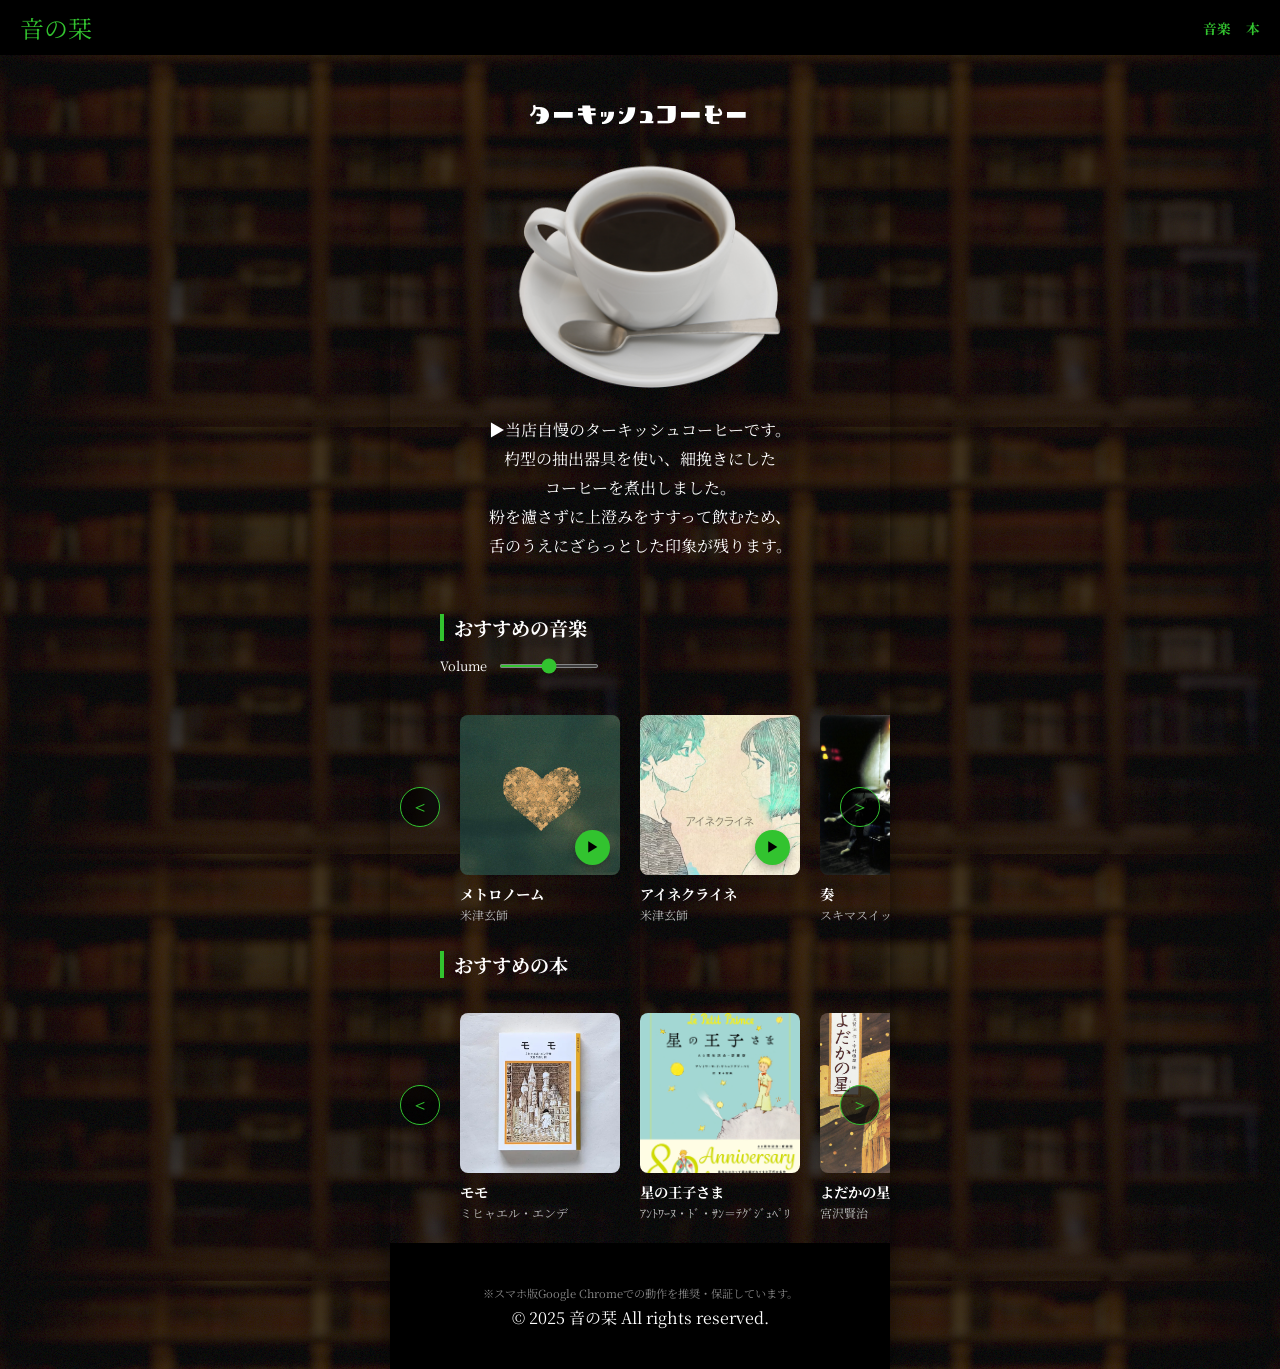
==== index.html @ 083cea5f "Add files via upload" ====
<!DOCTYPE html>
<html lang="ja">
<head>
    <meta charset="UTF-8">
    <meta name="viewport" content="width=device-width, initial-scale=1.0">
    <title>音の栞-公式webサイト</title>
    <link rel="stylesheet" href="style.css">
    <link rel="preconnect" href="https://fonts.googleapis.com">
    <link rel="preconnect" href="https://fonts.gstatic.com" crossorigin>
    <link href="https://fonts.googleapis.com/css2?family=Noto+Serif+JP:wght@400;700&display=swap" rel="stylesheet">
</head>
<body>
    <div>
        <header class="main-header">
            <a href="index.html" class="logo-link">
                <span class="logo">音の栞</span>
            </a>
            <nav class="header-nav">
                <a href="#music-list-anchor">音楽</a>
                <a href="#book-list-anchor">本</a>
            </nav>
        </header>
    </div>

    <section class="coffee-section">
        <h2>ターキッシュコーヒー</h2>
        <img src="images/dri0004-001.png" alt="コーヒー" class="coffee-image">
        <p class="coffee-text">▶︎当店自慢のターキッシュコーヒーです。</p>
        <p>杓型の抽出器具を使い、細挽きにした</p>
        <p>コーヒーを煮出しました。</p>
        <p>粉を濾さずに上澄みをすすって飲むため、</p>
        <p>舌のうえにざらっとした印象が残ります。</p>
    </section>

    
    <section class="horizontal-scroll-section">
        <div id="music-list-anchor" style="scroll-margin-top: 80px;"></div>
        <h2 class="section-title">おすすめの音楽</h2>
        <div class="volume-control" style="margin-left: 10%; margin-bottom: 20px; color: white; display: flex; align-items: center; gap: 10px;">
        <span style="font-size: 0.8rem;">Volume</span>
        <input type="range" id="volume-slider" min="0" max="100" value="50" oninput="changeVolume(this.value)" style="cursor: pointer; accent-color: #32c32f;">
    </div>
        <div class="slider-wrapper">
            <button class="nav-btn prev" onclick="sideScroll('music-list', -1)">＜</button>        
            <div class="scroll-container" id="music-list">
                <div class="scroll-spacer"></div>

                <div class="item-card">
                    <div class="image-wrapper">
                        <img src="images/jacket1.jpg" alt="メトロノーム">
                        <div class="play-button" onclick="toggleMusic('Qa9PkDZkyHg', this)">▶</div>
                    </div>
                    <p class="item-name">メトロノーム</p>
                    <p class="item-sub">米津玄師</p>
                </div>

                <div class="item-card">
                    <div class="image-wrapper">
                        <img src="images/jacket3.jpg" alt="アイネクライネ">
                        <div class="play-button" onclick="toggleMusic('-EKxzId_Sj4', this)">▶</div>
                    </div>
                    <p class="item-name">アイネクライネ</p>
                    <p class="item-sub">米津玄師</p>
                </div>

                <div class="item-card">
                    <div class="image-wrapper">
                        <img src="images/jacket2.jpg" alt="奏">
                        <div class="play-button" onclick="toggleMusic('J5Z7tIq7bco', this)">▶</div>
                    </div>
                    <p class="item-name">奏</p>
                    <p class="item-sub">スキマスイッチ</p>
                </div>

                <div class="item-card">
                    <div class="image-wrapper">
                        <img src="images/jacket4.jpg" alt="いきのこりぼくら">
                        <div class="play-button" onclick="toggleMusic('byvta9LHo2o', this)">▶</div>
                    </div>
                    <p class="item-name">いきのこりぼくら</p>
                    <p class="item-sub">青葉市子</p>
                </div>

                <div class="item-card">
                    <div class="image-wrapper">
                        <img src="images/jacket5.jpeg" alt="あくび">
                        <div class="play-button" onclick="toggleMusic('498BH0nt4VY', this)">▶</div>
                    </div>
                    <p class="item-name">あくび</p>
                    <p class="item-sub">tele</p>
                </div>

                <div class="item-card">
                    <div class="image-wrapper">
                        <img src="images/jacket6.jpeg" alt="鯨の子">
                        <div class="play-button" onclick="toggleMusic('il2UKpshkN4', this)">▶</div>
                    </div>
                    <p class="item-name">鯨の子</p>
                    <p class="item-sub">tele</p>
                </div>

                <div class="item-card">
                    <div class="image-wrapper">
                        <img src="images/jacket7.jpg" alt="I'm sorry">
                        <div class="play-button" onclick="toggleMusic('7VE3NoWhROc', this)">▶</div>
                    </div>
                    <p class="item-name">I'm sorry</p>
                    <p class="item-sub">swell</p>
                </div>

                <div class="item-card">
                    <div class="image-wrapper">
                        <img src="images/jacket8.jpg" alt="ミルク">
                        <div class="play-button" onclick="toggleMusic('I9UorohkqXc', this)">▶</div>
                    </div>
                    <p class="item-name">ミルク</p>
                    <p class="item-sub">羊文学</p>
                </div>

                <div class="item-card">
                    <div class="image-wrapper">
                        <img src="images/jacket9.jpeg" alt="Just the Two of Us">
                        <div class="play-button" onclick="toggleMusic('v8oqbWrP1QY', this)">▶</div>
                    </div>
                    <p class="item-name">Just the Two of Us</p>
                    <p class="item-sub">Bill Withers</p>
                </div>

                <div class="item-card">
                    <div class="image-wrapper">
                        <img src="images/jacket10.jpg" alt="Recess">
                        <div class="play-button" onclick="toggleMusic('WH8QnOdlrQg', this)">▶</div>
                    </div>
                    <p class="item-name">Recess</p>
                    <p class="item-sub">Melanie Martinez</p>
                </div>

                <div class="item-card">
                    <div class="image-wrapper">
                        <img src="images/jacket11.jpg" alt="私小説">
                        <div class="play-button" onclick="toggleMusic('n3q8o9-lPXw', this)">▶</div>
                    </div>
                    <p class="item-name">私小説</p>
                    <p class="item-sub">tele</p>
                </div>

                <div class="scroll-spacer"></div>
            </div>
            <button class="nav-btn next" onclick="sideScroll('music-list', 1)">＞</button>
        </div>
    </section>

    <div id="hidden-player" style="display:none;"></div>

    <section class="horizontal-scroll-section" style="margin-top: -30px !important;">
        <h2 class="section-title">おすすめの本</h2>
        <div id="book-list-anchor" style="scroll-margin-top: 80px;"></div>
        <div class="slider-wrapper">
            <button class="nav-btn prev" onclick="sideScroll('book-list', -1)">＜</button>
            <div class="scroll-container" id="book-list">
                <div class="scroll-spacer"></div>
                <a href="https://amzn.asia/d/0b63J3np" class="item-card link-card">
                    <div class="image-wrapper">
                        <img src="images/book1.jpg" alt="モモ">
                    </div>
                    <p class="item-name">モモ</p>
                    <p class="item-sub">ミヒャエル・エンデ</p>
                </a>
                <a href="https://amzn.asia/d/0iblhtRR" class="item-card link-card">
                    <div class="image-wrapper">
                        <img src="images/book2.jpg" alt="星の王子さま">
                    </div>
                    <p class="item-name">星の王子さま</p>
                    <p class="item-sub">ｱﾝﾄﾜｰﾇ・ﾄﾞ・ｻﾝ＝ﾃｸﾞｼﾞｭﾍﾟﾘ</p>
                </a>
                <a href="https://www.aozora.gr.jp/cards/000081/files/473_42318.html" class="item-card link-card">
                    <div class="image-wrapper">
                        <img src="images/book3.jpg" alt="よだかの星">
                    </div>
                    <p class="item-name">よだかの星</p>
                    <p class="item-sub">宮沢賢治</p>
                </a>
                <a href="https://amzn.asia/d/07ZU6ozz" class="item-card link-card">
                    <div class="image-wrapper">
                        <img src="images/book4.jpg" alt="はてしない物語">
                    </div>
                    <p class="item-name">はてしない物語</p>
                    <p class="item-sub">ミヒャエル・エンデ</p>
                </a>
                <a href="https://amzn.asia/d/06ggJYz8" class="item-card link-card">
                    <div class="image-wrapper">
                        <img src="images/book5.jpg" alt="老人と海">
                    </div>
                    <p class="item-name">老人と海</p>
                    <p class="item-sub">ヘミングウェイ</p>
                </a>
                <a href="https://amzn.asia/d/08REgGCv" class="item-card link-card">
                    <div class="image-wrapper">
                        <img src="images/book6.jpg" alt="夜は短し歩けよ乙女">
                    </div>
                    <p class="item-name">夜は短し歩けよ乙女</p>
                    <p class="item-sub">森見 登美彦</p>
                </a>
                <a href="https://amzn.asia/d/01gHLRIF" class="item-card link-card">
                    <div class="image-wrapper">
                        <img src="images/book7.jpg" alt="不思議の国のアリス">
                    </div>
                    <p class="item-name">不思議の国のアリス</p>
                    <p class="item-sub">ルイス・キャロル</p>
                </a>
                <div class="scroll-spacer"></div> </div>
                <button class="nav-btn next" onclick="sideScroll('book-list', 1)">＞</button>
            </div>
        </section>

        <footer>
            <p class="browser-notice">※スマホ版Google Chromeでの動作を推奨・保証しています。</p>
            <span class="footer-note">© 2025 音の栞 All rights reserved.</span>
        </footer>

<script>
function sideScroll(id, direction) {
    const container = document.getElementById(id);
    const scrollStep = 300;
    const scrollPos = container.scrollLeft;
    
    if (direction === 1) {
        if (scrollPos + container.clientWidth >= container.scrollWidth - 10) {
            container.scrollTo({ left: 0, behavior: 'smooth' });
        } else {
            container.scrollBy({ left: scrollStep, behavior: 'smooth' });
        }
    } else {
        if (scrollPos <= 10) {
            container.scrollTo({ left: container.scrollWidth, behavior: 'smooth' });
        } else {
            container.scrollBy({ left: -scrollStep, behavior: 'smooth' });
        }
    }
}

let player;
let currentBtn = null;

const tag = document.createElement('script');
tag.src = "https://www.youtube.com/iframe_api";
const firstScriptTag = document.getElementsByTagName('script')[0];
firstScriptTag.parentNode.insertBefore(tag, firstScriptTag);

function onYouTubeIframeAPIReady() {
    player = new YT.Player('hidden-player', {
        height: '0',
        width: '0',
        videoId: '',
        events: {
            'onStateChange': onPlayerStateChange
        }
    });
}

function onPlayerStateChange(event) {
    if (event.data === YT.PlayerState.ENDED) {
        if (currentBtn) currentBtn.innerText = "▶";
    }
}

function changeVolume(value) {
    if (player && player.setVolume) {
        player.setVolume(value);
    }
}

function toggleMusic(videoId, btn) {
    if (currentBtn === btn) {
        if (player.getPlayerState() === 1) {
            player.pauseVideo();
            btn.innerText = "▶";
        } else {
            player.playVideo();
            btn.innerText = "■";
        }
        return;
    }

    if (currentBtn) {
        currentBtn.innerText = "▶";
    }
    
    player.loadVideoById(videoId);
    
    const vol = document.getElementById('volume-slider').value;
    player.setVolume(vol);
    
    btn.innerText = "■";
    currentBtn = btn;
} 
</script>
</body>
</html>
---- style.css ----
@font-face {
  font-family: 'kurundeco';
  src: url('fonts/27_kurundeco-Regular.otf') format('opentype');
  font-weight: normal;
  font-style: normal;
}
html {
    scroll-behavior: smooth;
}

body {
    
    padding-top: 40px;
    background-color: #4e4e4e;
    background-repeat: repeat;
    background-size: auto;
    background-image: url("images/26427273_s.png");
    font-family: "Noto Serif JP", serif;
    max-width: 500px;
    margin: 0 auto;
    box-shadow: 0 0 20px rgba(0,0,0,0.5);
}

.main-header {
    background-color: #000000;
    color: #32c32f;
    padding: 10px 20px;
    display: flex;
    align-items: center;
    position: fixed;
    top: 0;
    left: 0;
    width: 100%;
    box-sizing: border-box; 
    z-index: 1000;
    justify-content: space-between;
}

.logo {
    font-size: 24px;
}

.logo-link {
    text-decoration: none;
    color: inherit;
}

.header-nav {
    display: flex;
    gap: 15px;
}

.header-nav a {
    text-decoration: none;
    color: #32c32f;
    font-size: 0.85rem;
    font-weight: bold;
    transition: 0.3s;
}

.header-nav a:hover {
    color: white;
}



.coffee-section {
  position: relative;
  width: 80%;
  overflow: hidden;
  display: block; margin: auto;
  top: 40px;
  color: white;
  font-size: 1rem;
  margin-top: 0.5em;
  text-align: center;
  line-height: 13px;
}

.coffee-section h2{
    font-family: "kurundeco";
}

.coffee-image {
  width: 100%;
  height: 100%;
  object-fit: cover;
  display: block;
}

.horizontal-scroll-section {
    padding: 20px 0;
    color: white;
    margin-top: 10%; 
}

.book-section {
    margin-top: 0% !important;
}

.section-title {
    margin-left: 10%;
    font-size: 1.2rem;
    border-left: 4px solid #32c32f;
    padding-left: 10px;
    margin-bottom: 15px;
}

.item-card {
    flex: 0 0 160px;
    scroll-snap-align: start;
    text-decoration: none;
    color: inherit;
    text-align: left;
    margin-top: 4%;
}

.image-wrapper {
    position: relative;
    width: 160px;
    height: 160px;
    background-color: #333;
    border-radius: 8px;
    overflow: hidden;
    margin-bottom: 8px;
}

.image-wrapper img {
    width: 100%;
    height: 100%;
    object-fit: cover;
}

.play-button {
    position: absolute;
    bottom: 10px;
    right: 10px;
    background: #32c32f;
    color: black;
    width: 35px;
    height: 35px;
    border-radius: 50%;
    display: flex;
    align-items: center;
    justify-content: center;
    font-size: 14px;
    box-shadow: 0 4px 10px rgba(0,0,0,0.3);
}

.item-name {
    font-weight: bold;
    font-size: 0.9rem;
    margin: 5px 0 0 0;
    overflow: hidden;
    text-overflow: ellipsis;
}

.item-sub {
    font-size: 0.75rem;
    color: #bbb;
    margin: 2px 0;
}

.slider-wrapper {
    position: relative;
    display: flex;
    align-items: center;
}

.nav-btn {
    position: absolute;
    top: 40%;
    z-index: 5;
    background: rgba(0, 0, 0, 0.7);
    color: #32c32f;
    border: 1px solid #32c32f;
    width: 40px;
    height: 40px;
    border-radius: 50%;
    cursor: pointer;
    font-size: 18px;
    display: flex;
    align-items: center;
    justify-content: center;
    transition: 0.3s;
}

.nav-btn:hover {
    background: #32c32f;
    color: black;
}

.nav-btn.prev { left: 2%; }
.nav-btn.next { right: 2%; }
.scroll-container {
    display: flex;
    overflow-x: auto;
    white-space: nowrap;
    gap: 20px;
    scroll-snap-type: x mandatory;
    -ms-overflow-style: none;
    scrollbar-width: none;
    scroll-behavior: smooth;
    padding: 0 !important;
    width: 100%;
}

.scroll-container::-webkit-scrollbar {
    display: none;
}

.scroll-spacer {
    flex: 0 0 10%; 
    min-width: 10%;
    height: 10px;
}

.item-card {
    flex: 0 0 160px;
    scroll-snap-align: center;
    text-decoration: none;
    color: inherit;
    text-align: left;
    margin-top: 4%;
}

.video-modal {
    display: none;
    position: fixed;
    top: 0;
    left: 0;
    width: 100%;
    height: 100%;
    background: rgba(0, 0, 0, 0.85);
    z-index: 2000;
    justify-content: center;
    align-items: center;
    flex-direction: column;
}

.modal-content {
    width: 90%;
    max-width: 800px;
    aspect-ratio: 16 / 9;
}

#player-container {
    width: 100%;
    height: 100%;
}

#player-container iframe {
    width: 100%;
    height: 100%;
    border-radius: 8px;
    border: none;
}

.play-button {
    cursor: pointer;
    transition: transform 0.2s;
    user-select: none;
    font-family: sans-serif;
}
.play-button:hover {
    transform: scale(1.1);
    background: #45e042;
}

.volume-control input[type="range"] {
    width: 100px;
    height: 4px;
    background: #333;
    border-radius: 2px;
    outline: none;
}

.browser-notice {
    font-size: 0.7rem;
    color: #888888;
    margin-bottom: 5px;
    text-align: center;
}
footer {
  padding: 30px 20px;
  text-align: center;
  background-color: #000000;
}

.footer-note {
  margin-bottom: 10px;
  display: block;
  color: #ffffff;
}
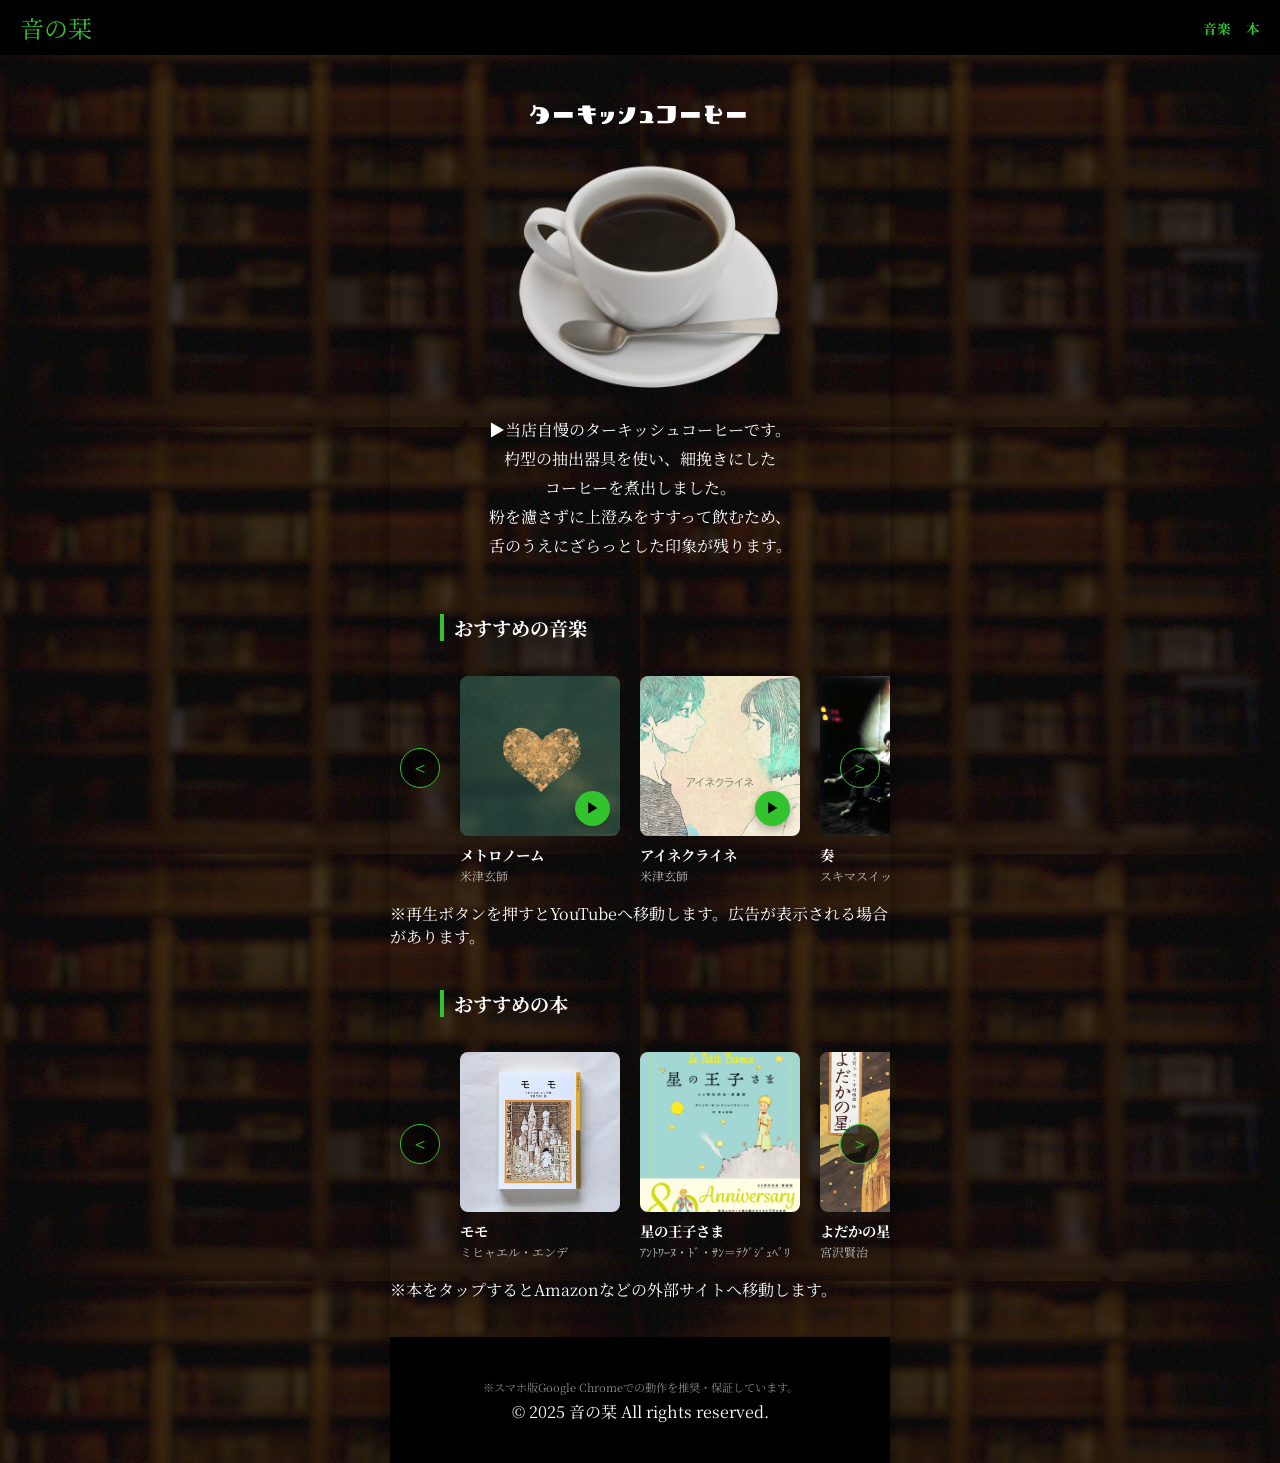
==== commit fd1a3111: "Update index.html" ====
--- a/index.html
+++ b/index.html
@@ -36,9 +36,6 @@
     <section class="horizontal-scroll-section">
         <div id="music-list-anchor" style="scroll-margin-top: 80px;"></div>
         <h2 class="section-title">おすすめの音楽</h2>
-        <div class="volume-control" style="margin-left: 10%; margin-bottom: 20px; color: white; display: flex; align-items: center; gap: 10px;">
-        <span style="font-size: 0.8rem;">Volume</span>
-        <input type="range" id="volume-slider" min="0" max="100" value="50" oninput="changeVolume(this.value)" style="cursor: pointer; accent-color: #32c32f;">
     </div>
         <div class="slider-wrapper">
             <button class="nav-btn prev" onclick="sideScroll('music-list', -1)">＜</button>        
@@ -48,7 +45,7 @@
                 <div class="item-card">
                     <div class="image-wrapper">
                         <img src="images/jacket1.jpg" alt="メトロノーム">
-                        <div class="play-button" onclick="toggleMusic('Qa9PkDZkyHg', this)">▶</div>
+                        <div class="play-button" onclick="window.open('https://www.youtube.com/watch?v=Qa9PkDZkyHg', '_blank')">▶</div>
                     </div>
                     <p class="item-name">メトロノーム</p>
                     <p class="item-sub">米津玄師</p>
@@ -57,7 +54,7 @@
                 <div class="item-card">
                     <div class="image-wrapper">
                         <img src="images/jacket3.jpg" alt="アイネクライネ">
-                        <div class="play-button" onclick="toggleMusic('-EKxzId_Sj4', this)">▶</div>
+                        <div class="play-button" onclick="window.open('https://www.youtube.com/watch?v=-EKxzId_Sj4', '_blank')">▶</div>
                     </div>
                     <p class="item-name">アイネクライネ</p>
                     <p class="item-sub">米津玄師</p>
@@ -66,7 +63,7 @@
                 <div class="item-card">
                     <div class="image-wrapper">
                         <img src="images/jacket2.jpg" alt="奏">
-                        <div class="play-button" onclick="toggleMusic('J5Z7tIq7bco', this)">▶</div>
+                        <div class="play-button" onclick="window.open('https://www.youtube.com/watch?v=J5Z7tIq7bco', '_blank')">▶</div>
                     </div>
                     <p class="item-name">奏</p>
                     <p class="item-sub">スキマスイッチ</p>
@@ -75,7 +72,7 @@
                 <div class="item-card">
                     <div class="image-wrapper">
                         <img src="images/jacket4.jpg" alt="いきのこりぼくら">
-                        <div class="play-button" onclick="toggleMusic('byvta9LHo2o', this)">▶</div>
+                        <div class="play-button" onclick="window.open('https://www.youtube.com/watch?v=byvta9LHo2o', '_blank')">▶</div>
                     </div>
                     <p class="item-name">いきのこりぼくら</p>
                     <p class="item-sub">青葉市子</p>
@@ -84,7 +81,7 @@
                 <div class="item-card">
                     <div class="image-wrapper">
                         <img src="images/jacket5.jpeg" alt="あくび">
-                        <div class="play-button" onclick="toggleMusic('498BH0nt4VY', this)">▶</div>
+                        <div class="play-button" onclick="window.open('https://www.youtube.com/watch?v=498BH0nt4VY', '_blank')">▶</div>
                     </div>
                     <p class="item-name">あくび</p>
                     <p class="item-sub">tele</p>
@@ -93,7 +90,7 @@
                 <div class="item-card">
                     <div class="image-wrapper">
                         <img src="images/jacket6.jpeg" alt="鯨の子">
-                        <div class="play-button" onclick="toggleMusic('il2UKpshkN4', this)">▶</div>
+                        <div class="play-button" onclick="window.open('https://www.youtube.com/watch?v=il2UKpshkN4', '_blank')">▶</div>
                     </div>
                     <p class="item-name">鯨の子</p>
                     <p class="item-sub">tele</p>
@@ -102,7 +99,7 @@
                 <div class="item-card">
                     <div class="image-wrapper">
                         <img src="images/jacket7.jpg" alt="I'm sorry">
-                        <div class="play-button" onclick="toggleMusic('7VE3NoWhROc', this)">▶</div>
+                        <div class="play-button" onclick="window.open('https://www.youtube.com/watch?v=7VE3NoWhROc', '_blank')">▶</div>
                     </div>
                     <p class="item-name">I'm sorry</p>
                     <p class="item-sub">swell</p>
@@ -111,7 +108,7 @@
                 <div class="item-card">
                     <div class="image-wrapper">
                         <img src="images/jacket8.jpg" alt="ミルク">
-                        <div class="play-button" onclick="toggleMusic('I9UorohkqXc', this)">▶</div>
+                        <div class="play-button" onclick="window.open('https://www.youtube.com/watch?v=I9UorohkqXc', '_blank')">▶</div>
                     </div>
                     <p class="item-name">ミルク</p>
                     <p class="item-sub">羊文学</p>
@@ -120,7 +117,7 @@
                 <div class="item-card">
                     <div class="image-wrapper">
                         <img src="images/jacket9.jpeg" alt="Just the Two of Us">
-                        <div class="play-button" onclick="toggleMusic('v8oqbWrP1QY', this)">▶</div>
+                        <div class="play-button" onclick="window.open('https://www.youtube.com/watch?v=v8oqbWrP1QY', '_blank')">▶</div>
                     </div>
                     <p class="item-name">Just the Two of Us</p>
                     <p class="item-sub">Bill Withers</p>
@@ -129,7 +126,7 @@
                 <div class="item-card">
                     <div class="image-wrapper">
                         <img src="images/jacket10.jpg" alt="Recess">
-                        <div class="play-button" onclick="toggleMusic('WH8QnOdlrQg', this)">▶</div>
+                        <div class="play-button" onclick="window.open('https://www.youtube.com/watch?v=WH8QnOdlrQg', '_blank')">▶</div>
                     </div>
                     <p class="item-name">Recess</p>
                     <p class="item-sub">Melanie Martinez</p>
@@ -138,7 +135,7 @@
                 <div class="item-card">
                     <div class="image-wrapper">
                         <img src="images/jacket11.jpg" alt="私小説">
-                        <div class="play-button" onclick="toggleMusic('n3q8o9-lPXw', this)">▶</div>
+                        <div class="play-button" onclick="window.open('https://www.youtube.com/watch?v=n3q8o9-lPXw', '_blank')">▶</div>
                     </div>
                     <p class="item-name">私小説</p>
                     <p class="item-sub">tele</p>
@@ -148,9 +145,9 @@
             </div>
             <button class="nav-btn next" onclick="sideScroll('music-list', 1)">＞</button>
         </div>
+        <p class="external-link-notice">※再生ボタンを押すとYouTubeへ移動します。広告が表示される場合があります。</p>
     </section>
 
-    <div id="hidden-player" style="display:none;"></div>
 
     <section class="horizontal-scroll-section" style="margin-top: -30px !important;">
         <h2 class="section-title">おすすめの本</h2>
@@ -211,13 +208,13 @@
                 <div class="scroll-spacer"></div> </div>
                 <button class="nav-btn next" onclick="sideScroll('book-list', 1)">＞</button>
             </div>
+            <p class="external-link-notice">※本をタップするとAmazonなどの外部サイトへ移動します。</p>
         </section>
 
         <footer>
             <p class="browser-notice">※スマホ版Google Chromeでの動作を推奨・保証しています。</p>
             <span class="footer-note">© 2025 音の栞 All rights reserved.</span>
         </footer>
-
 <script>
 function sideScroll(id, direction) {
     const container = document.getElementById(id);
@@ -238,62 +235,6 @@
         }
     }
 }
-
-let player;
-let currentBtn = null;
-
-const tag = document.createElement('script');
-tag.src = "https://www.youtube.com/iframe_api";
-const firstScriptTag = document.getElementsByTagName('script')[0];
-firstScriptTag.parentNode.insertBefore(tag, firstScriptTag);
-
-function onYouTubeIframeAPIReady() {
-    player = new YT.Player('hidden-player', {
-        height: '0',
-        width: '0',
-        videoId: '',
-        events: {
-            'onStateChange': onPlayerStateChange
-        }
-    });
-}
-
-function onPlayerStateChange(event) {
-    if (event.data === YT.PlayerState.ENDED) {
-        if (currentBtn) currentBtn.innerText = "▶";
-    }
-}
-
-function changeVolume(value) {
-    if (player && player.setVolume) {
-        player.setVolume(value);
-    }
-}
-
-function toggleMusic(videoId, btn) {
-    if (currentBtn === btn) {
-        if (player.getPlayerState() === 1) {
-            player.pauseVideo();
-            btn.innerText = "▶";
-        } else {
-            player.playVideo();
-            btn.innerText = "■";
-        }
-        return;
-    }
-
-    if (currentBtn) {
-        currentBtn.innerText = "▶";
-    }
-    
-    player.loadVideoById(videoId);
-    
-    const vol = document.getElementById('volume-slider').value;
-    player.setVolume(vol);
-    
-    btn.innerText = "■";
-    currentBtn = btn;
-} 
 </script>
 </body>
-</html>+</html>
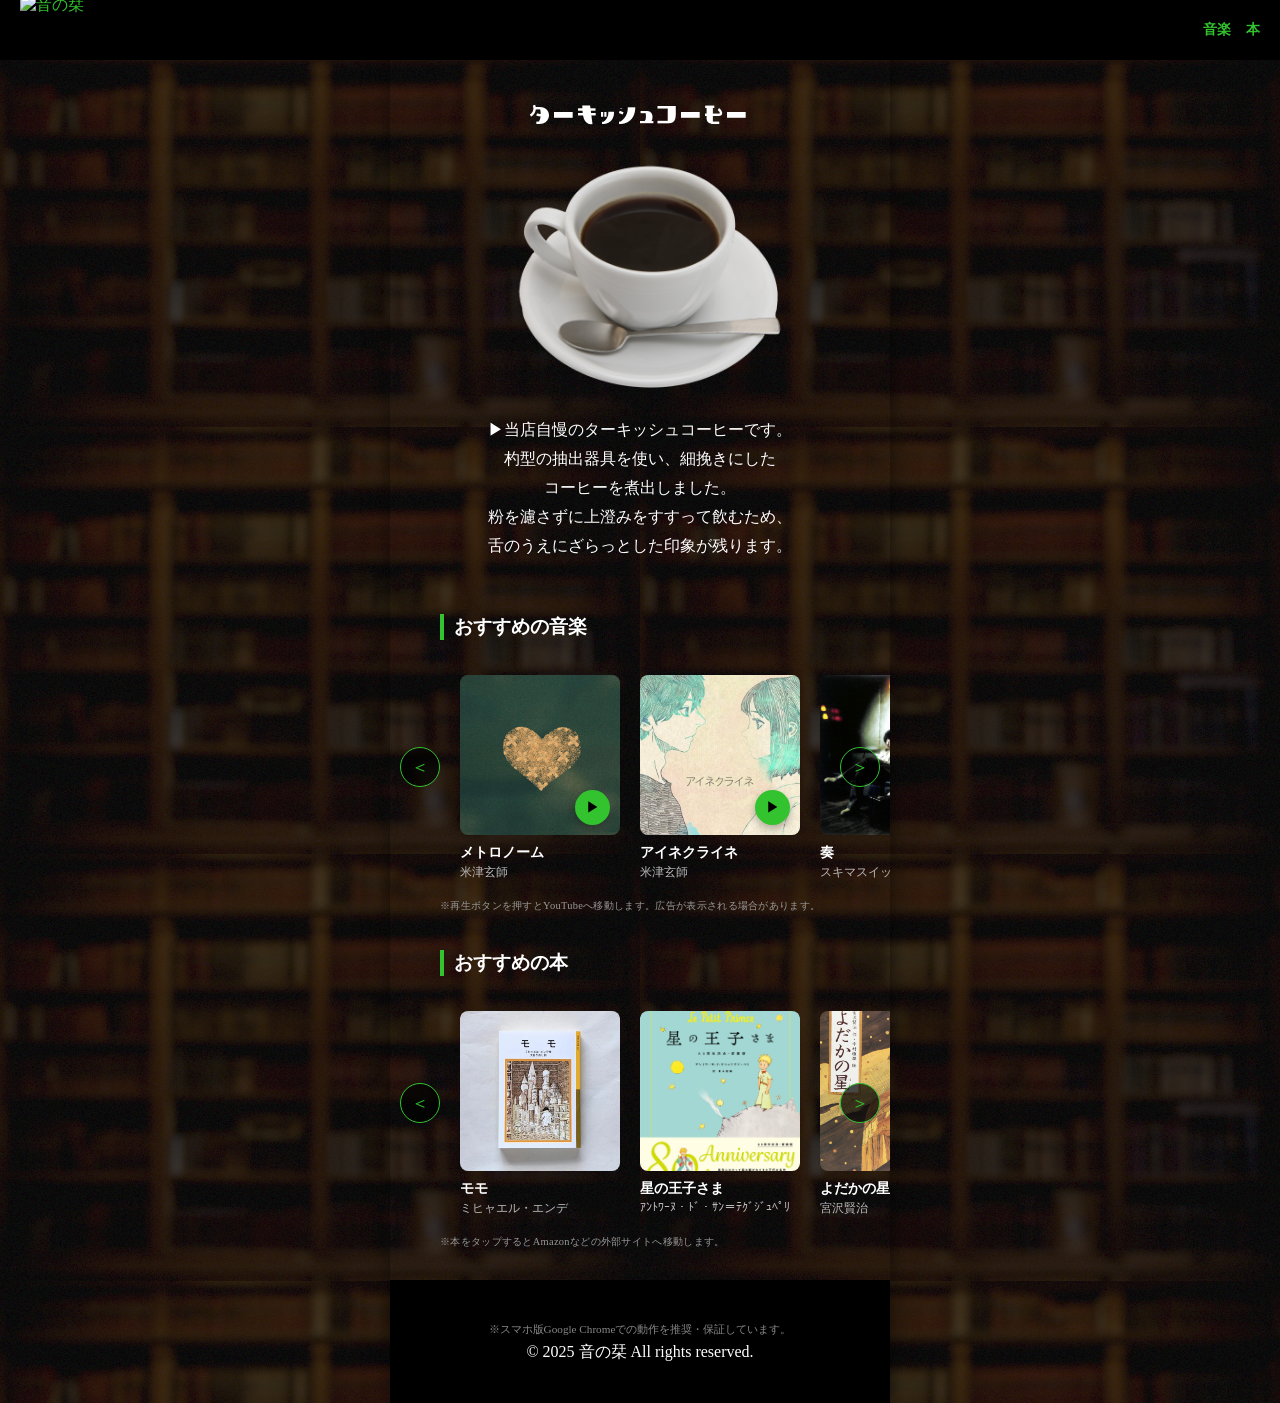
==== commit 5e5c1874: "Update index.html" ====
--- a/index.html
+++ b/index.html
@@ -4,23 +4,19 @@
     <meta charset="UTF-8">
     <meta name="viewport" content="width=device-width, initial-scale=1.0">
     <title>音の栞-公式webサイト</title>
-    <link rel="stylesheet" href="style.css">
-    <link rel="preconnect" href="https://fonts.googleapis.com">
-    <link rel="preconnect" href="https://fonts.gstatic.com" crossorigin>
-    <link href="https://fonts.googleapis.com/css2?family=Noto+Serif+JP:wght@400;700&display=swap" rel="stylesheet">
-</head>
+    
+    <link rel="icon" href="images/ファビコン.png"> <link rel="stylesheet" href="style.css">
+    </head>
 <body>
-    <div>
-        <header class="main-header">
-            <a href="index.html" class="logo-link">
-                <span class="logo">音の栞</span>
-            </a>
-            <nav class="header-nav">
-                <a href="#music-list-anchor">音楽</a>
-                <a href="#book-list-anchor">本</a>
-            </nav>
-        </header>
-    </div>
+    <header class="main-header">
+        <a href="index.html" class="logo-link">
+            <img src="images/おとのしおり.png" alt="音の栞" class="logo-img">
+        </a>
+        <nav class="header-nav">
+            <a href="#music-list-anchor">音楽</a>
+            <a href="#book-list-anchor">本</a>
+        </nav>
+    </header>
 
     <section class="coffee-section">
         <h2>ターキッシュコーヒー</h2>
@@ -235,6 +231,7 @@
         }
     }
 }
+// これ以外の YouTube 関連のコード（APIの読み込みなど）はすべて削除！
 </script>
 </body>
 </html>
--- a/style.css
+++ b/style.css
@@ -24,7 +24,8 @@
 .main-header {
     background-color: #000000;
     color: #32c32f;
-    padding: 10px 20px;
+    height: 60px;
+    padding: 0 20px; 
     display: flex;
     align-items: center;
     position: fixed;
@@ -293,3 +294,30 @@
   color: #ffffff;
 }
 
+.external-link-notice {
+    margin-left: 10%;
+    font-size: 0.65rem;
+    color: #999;
+    margin-top: 15px;
+    letter-spacing: 0.03em;
+    line-height: 1.5;
+}
+
+#book-list-anchor + .slider-wrapper .nav-btn {
+    top: 40%;
+}
+
+.logo-img {
+    height: 80px;
+    width: auto;
+    display: block; 
+    transition: 0.3s;
+    position: relative;
+    top: 5px;
+    filter: drop-shadow(0 2px 5px rgba(0,0,0,0.5));
+}
+
+.logo-img:hover {
+    opacity: 0.8;
+}
+
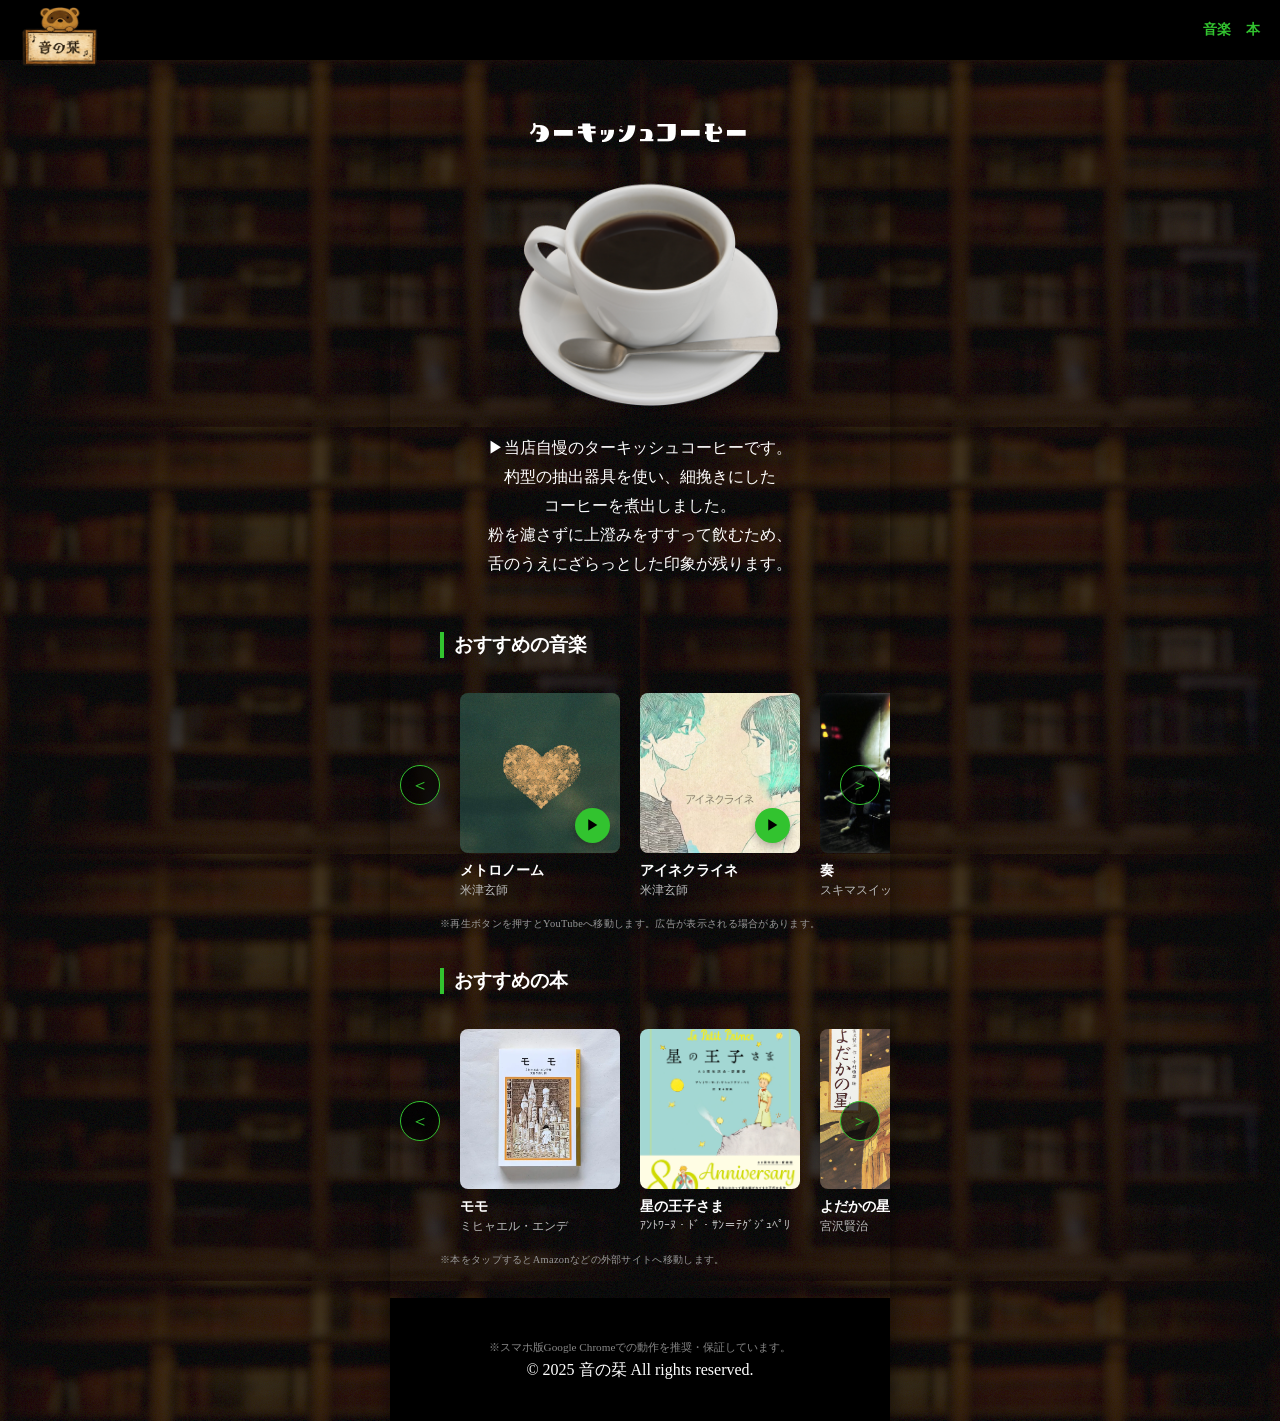
==== commit 4ddb88a4: "Update index.html" ====
--- a/index.html
+++ b/index.html
@@ -5,7 +5,7 @@
     <meta name="viewport" content="width=device-width, initial-scale=1.0">
     <title>音の栞-公式webサイト</title>
     
-    <link rel="icon" href="images/ファビコン.png"> <link rel="stylesheet" href="style.css">
+    <<link rel="icon" href="images/ファビコン.png?v=1">> <link rel="stylesheet" href="style.css">
     </head>
 <body>
     <header class="main-header">
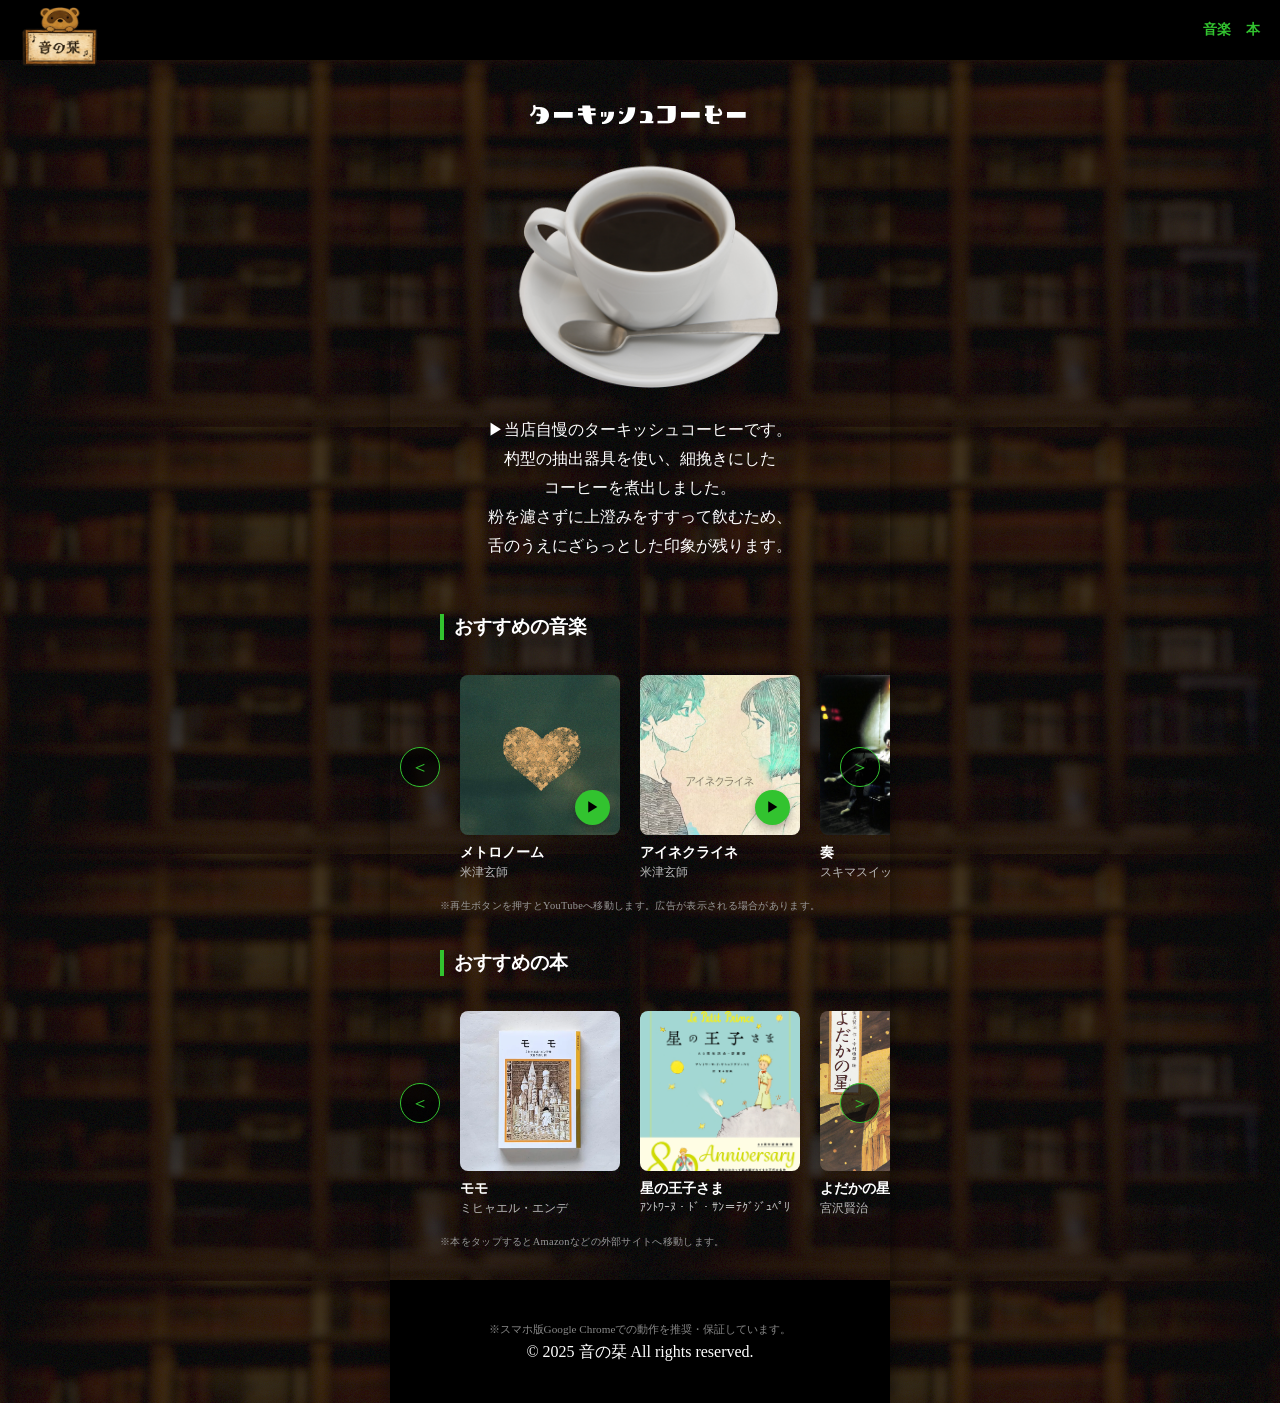
==== commit 909d8942: "Update index.html" ====
--- a/index.html
+++ b/index.html
@@ -5,12 +5,13 @@
     <meta name="viewport" content="width=device-width, initial-scale=1.0">
     <title>音の栞-公式webサイト</title>
     
-    <<link rel="icon" href="images/ファビコン.png?v=1">> <link rel="stylesheet" href="style.css">
-    </head>
+    <link rel="icon" href="images/favicon.png"> 
+    <link rel="stylesheet" href="style.css">
+</head>
 <body>
     <header class="main-header">
         <a href="index.html" class="logo-link">
-            <img src="images/おとのしおり.png" alt="音の栞" class="logo-img">
+            <img src="images/otonoshiori.png" alt="音の栞" class="logo-img">
         </a>
         <nav class="header-nav">
             <a href="#music-list-anchor">音楽</a>
